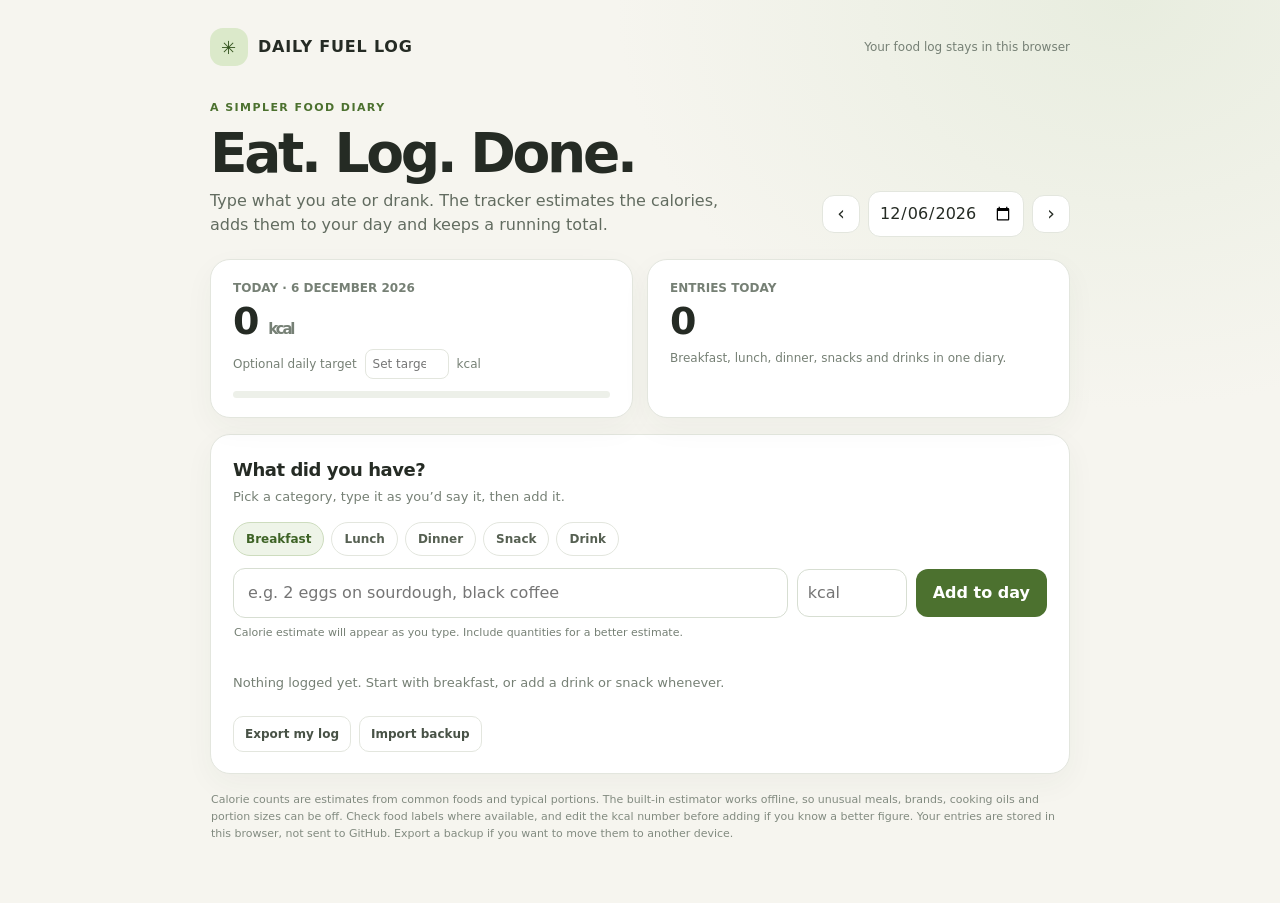
==== diet-tracker/index.html @ 0244d954 "Add daily diet tracker page" ====
<!doctype html>
<html lang="en-GB">
<head>
  <meta charset="utf-8">
  <meta name="viewport" content="width=device-width, initial-scale=1">
  <meta name="theme-color" content="#f6f5ef">
  <meta name="description" content="A simple private food and calorie diary that stays in your browser.">
  <title>Daily Fuel Log</title>
  <style>
    :root{--bg:#f6f5ef;--card:#fff;--ink:#252b24;--muted:#768075;--line:#e3e6de;--green:#4c712f;--green-pale:#eef4e8;--orange:#b9693a;--red:#af554e;--shadow:0 10px 30px #34452a0b;--radius:20px}
    *{box-sizing:border-box}body{margin:0;background:radial-gradient(ellipse at 88% 0,#e8eddf 0,transparent 32%),var(--bg);color:var(--ink);font:16px/1.5 Inter,ui-sans-serif,system-ui,-apple-system,"Segoe UI",sans-serif}button,input,select{font:inherit}button{cursor:pointer}.shell{max-width:900px;margin:auto;padding:28px 20px 60px}.top{display:flex;justify-content:space-between;align-items:center;gap:14px;margin-bottom:34px}.brand{display:flex;align-items:center;gap:10px;font-weight:850;letter-spacing:.05em}.mark{display:grid;place-items:center;width:38px;height:38px;border-radius:13px;background:#dbe9ca;color:#32521c;font-size:18px}.privacy{font-size:12px;color:var(--muted);text-align:right}.hero{display:flex;justify-content:space-between;align-items:flex-end;gap:24px;margin-bottom:20px}.kicker{font-size:11px;letter-spacing:.13em;text-transform:uppercase;color:var(--green);font-weight:800}.hero h1{font-size:clamp(34px,6vw,55px);line-height:1.02;letter-spacing:-.06em;margin:8px 0}.hero p{margin:0;color:#626c60;max-width:530px}.datebar{display:flex;align-items:center;gap:8px;white-space:nowrap}.datebar button{width:38px;height:38px;border:1px solid var(--line);background:#fff;border-radius:12px;color:var(--ink);font-size:19px}.datebar input{border:1px solid var(--line);border-radius:12px;background:#fff;color:var(--ink);padding:9px 10px;max-width:156px}.summary{display:grid;grid-template-columns:1fr 1fr;gap:14px;margin:22px 0 16px}.summary-card,.card{background:var(--card);border:1px solid var(--line);border-radius:var(--radius);box-shadow:var(--shadow)}.summary-card{padding:19px 22px}.summary-label{color:var(--muted);font-size:12px;font-weight:650}.total{font-size:38px;line-height:1.1;font-weight:850;letter-spacing:-.06em;margin-top:4px}.goal-row{display:flex;align-items:center;gap:8px;margin-top:7px;color:var(--muted);font-size:12px}.goal-row input{width:84px;border:1px solid var(--line);border-radius:8px;padding:5px 7px;color:var(--ink)}.progress{height:7px;border-radius:99px;background:#edf0e9;margin-top:12px;overflow:hidden}.progress span{height:100%;display:block;width:0;background:var(--green);border-radius:99px;transition:width .2s}.card{padding:21px 22px}.entry-card{margin-top:14px}.card-head{display:flex;justify-content:space-between;align-items:flex-start;gap:12px;margin-bottom:15px}.card-head h2{margin:0;font-size:18px;letter-spacing:-.025em}.card-head p{margin:4px 0 0;color:var(--muted);font-size:13px}.tabs{display:flex;flex-wrap:wrap;gap:7px;margin-bottom:12px}.tab{border:1px solid var(--line);border-radius:999px;padding:7px 12px;background:#fff;color:#566052;font-size:12px;font-weight:700}.tab.active{background:var(--green-pale);border-color:#cddcbe;color:#3e6326}.form{display:grid;grid-template-columns:1fr 110px auto;gap:9px;align-items:center}.form input[type=text]{min-width:0;width:100%;border:1px solid #d7ded2;border-radius:12px;padding:12px 14px;outline:none;color:var(--ink);background:#fff}.form input:focus,.goal-row input:focus,.datebar input:focus{border-color:#789b5f;box-shadow:0 0 0 3px #70945120}.kcal-entry{width:100%;border:1px solid #d7ded2;border-radius:12px;padding:11px 10px;color:var(--ink);background:#fff}.add{border:0;border-radius:12px;padding:12px 17px;background:var(--green);color:#fff;font-weight:800;white-space:nowrap}.estimate-note{min-height:19px;color:var(--muted);font-size:11px;margin:7px 1px 0}.meal-list{margin-top:20px}.meal-group{margin-top:17px}.meal-title{display:flex;justify-content:space-between;align-items:center;border-bottom:1px solid var(--line);padding:0 0 7px;margin-bottom:5px;font-size:12px;text-transform:uppercase;letter-spacing:.08em;color:#5f6d58;font-weight:800}.meal-title span:last-child{font-variant-numeric:tabular-nums}.item{display:grid;grid-template-columns:1fr auto auto;gap:12px;align-items:center;padding:11px 0;border-bottom:1px solid #f0f1ed}.item:last-child{border-bottom:0}.item-name{font-weight:650}.item-meta{color:var(--muted);font-size:11px;margin-top:2px}.item-kcal{font-weight:800;font-variant-numeric:tabular-nums;white-space:nowrap}.remove{border:0;background:transparent;color:#9b625b;padding:5px 6px;font-size:12px}.empty{color:var(--muted);font-size:13px;padding:9px 0}.tools{display:flex;gap:8px;flex-wrap:wrap;margin-top:15px}.secondary{background:#fff;border:1px solid var(--line);border-radius:10px;padding:8px 11px;color:#485246;font-size:12px;font-weight:700}.note{font-size:11px;color:#828b80;margin:17px 1px 0;line-height:1.55}.toast{position:fixed;right:18px;bottom:18px;background:#2f4b20;color:#fff;padding:11px 15px;border-radius:12px;font-size:13px;font-weight:700;opacity:0;transform:translateY(8px);transition:.2s;pointer-events:none}.toast.show{opacity:1;transform:translateY(0)}.hidden{display:none!important}
    @media(max-width:680px){.shell{padding:20px 14px 40px}.top{margin-bottom:26px}.hero{display:block}.datebar{margin-top:16px}.summary{gap:9px}.summary-card{padding:15px}.total{font-size:32px}.card{padding:17px}.form{grid-template-columns:1fr 90px}.add{grid-column:1/-1}.item{gap:6px}.privacy{max-width:140px}.goal-row{flex-wrap:wrap}}
  </style>
</head>
<body>
  <main class="shell">
    <header class="top"><div class="brand"><span class="mark">✳</span><span>DAILY FUEL LOG</span></div><div class="privacy">Your food log stays in this browser</div></header>
    <section class="hero"><div><div class="kicker">A simpler food diary</div><h1>Eat. Log. Done.</h1><p>Type what you ate or drank. The tracker estimates the calories, adds them to your day and keeps a running total.</p></div><div class="datebar"><button type="button" id="prev" aria-label="Previous day">‹</button><input type="date" id="day" min="2026-11-09" aria-label="Diary date"><button type="button" id="next" aria-label="Next day">›</button></div></section>
    <section class="summary"><div class="summary-card"><div class="summary-label" id="day-label">TODAY · 9 NOVEMBER 2026</div><div class="total"><span id="total">0</span> <small style="font-size:15px;color:var(--muted);font-weight:700">kcal</small></div><div class="goal-row"><span>Optional daily target</span><input type="number" id="goal" min="500" max="6000" step="50" placeholder="Set target"><span>kcal</span></div><div class="progress"><span id="progress"></span></div></div><div class="summary-card"><div class="summary-label">ENTRIES TODAY</div><div class="total" id="count">0</div><div class="goal-row">Breakfast, lunch, dinner, snacks and drinks in one diary.</div></div></section>
    <section class="card entry-card">
      <div class="card-head"><div><h2>What did you have?</h2><p>Pick a category, type it as you’d say it, then add it.</p></div></div>
      <div class="tabs" id="categories"><button class="tab active" data-category="Breakfast">Breakfast</button><button class="tab" data-category="Lunch">Lunch</button><button class="tab" data-category="Dinner">Dinner</button><button class="tab" data-category="Snack">Snack</button><button class="tab" data-category="Drink">Drink</button></div>
      <form id="food-form" class="form"><input type="text" id="food" autocomplete="off" placeholder="e.g. 2 eggs on sourdough, black coffee" required><input class="kcal-entry" id="kcal" type="number" min="0" max="10000" step="1" placeholder="kcal" aria-label="Estimated calories"><button class="add" type="submit">Add to day</button></form>
      <div class="estimate-note" id="estimate-note">Calorie estimate will appear as you type. Include quantities for a better estimate.</div>
      <div id="meal-list" class="meal-list"></div>
      <div class="tools"><button type="button" class="secondary" id="export">Export my log</button><button type="button" class="secondary" id="import">Import backup</button><input type="file" id="file" accept=".json,application/json" class="hidden"></div>
    </section>
    <p class="note">Calorie counts are estimates from common foods and typical portions. The built-in estimator works offline, so unusual meals, brands, cooking oils and portion sizes can be off. Check food labels where available, and edit the kcal number before adding if you know a better figure. Your entries are stored in this browser, not sent to GitHub. Export a backup if you want to move them to another device.</p>
  </main>
  <div id="toast" class="toast" role="status"></div>
  <script>
    const START='2026-11-09', STORE='daily-fuel-log-v1', GOAL='daily-fuel-goal-v1';
    const FOODS=[
      {name:'Huel Black',aliases:['huel black','black huel'],kcal:400,unit:'portion',default:1},
      {name:'Chicken biryani',aliases:['chicken biryani','chicken biriyani','biryani','biriyani'],kcal:650,unit:'portion',default:1},
      {name:'Katsu curry with rice',aliases:['katsu curry','chicken katsu'],kcal:800,unit:'portion',default:1},
      {name:'Fish and chips',aliases:['fish and chips','fish & chips'],kcal:900,unit:'portion',default:1},
      {name:'Chicken wrap',aliases:['chicken wrap','chicken wraps'],kcal:450,unit:'item',default:1},
      {name:'Cheeseburger',aliases:['cheeseburger','cheese burger'],kcal:500,unit:'item',default:1},
      {name:'Pizza',aliases:['pizza'],kcal:900,unit:'portion',default:1},
      {name:'Chicken breast',aliases:['chicken breast','chicken'],kcal:165,unit:'100g',default:130},
      {name:'Egg',aliases:['eggs','egg'],kcal:78,unit:'item',default:1},
      {name:'Oats',aliases:['oats','porridge'],kcal:389,unit:'100g',default:40},
      {name:'Banana',aliases:['banana','bananas'],kcal:105,unit:'item',default:1},
      {name:'Peanut butter',aliases:['peanut butter'],kcal:95,unit:'tablespoon',default:1},
      {name:'Honey',aliases:['honey'],kcal:64,unit:'tablespoon',default:1},
      {name:'Sourdough bread',aliases:['sourdough'],kcal:120,unit:'slice',default:1},
      {name:'Rye bread',aliases:['rye bread','rye'],kcal:85,unit:'slice',default:1},
      {name:'Toast or bread',aliases:['toast','bread'],kcal:105,unit:'slice',default:1},
      {name:'Butter',aliases:['butter'],kcal:34,unit:'teaspoon',default:1},
      {name:'Cheese',aliases:['cheese','cheddar','parmesan'],kcal:120,unit:'portion',default:1},
      {name:'Cooked rice',aliases:['rice'],kcal:130,unit:'100g',default:160},
      {name:'Couscous',aliases:['couscous'],kcal:112,unit:'100g',default:150},
      {name:'Cooked pasta',aliases:['pasta','spaghetti'],kcal:155,unit:'100g',default:180},
      {name:'Chips',aliases:['chips','fries'],kcal:312,unit:'100g',default:150},
      {name:'Potatoes',aliases:['potatoes','potato'],kcal:77,unit:'100g',default:180},
      {name:'Broccoli',aliases:['broccoli'],kcal:35,unit:'100g',default:100},
      {name:'Salad',aliases:['salad'],kcal:120,unit:'portion',default:1},
      {name:'Beans',aliases:['baked beans','beans'],kcal:85,unit:'100g',default:200},
      {name:'Sausage',aliases:['sausages','sausage'],kcal:300,unit:'100g',default:100},
      {name:'Crisps',aliases:['crisps','crisp'],kcal:170,unit:'pack',default:1},
      {name:'Digestive biscuit',aliases:['chocolate digestives','digestives','digestive biscuit'],kcal:75,unit:'item',default:1},
      {name:'Chocolate',aliases:['lindor ball','lindor','chocolate ball'],kcal:80,unit:'item',default:1},
      {name:'Chocolate bar',aliases:['chocolate bar','mars bar','crunchie'],kcal:230,unit:'item',default:1},
      {name:'Pork pie',aliases:['pork pie'],kcal:300,unit:'item',default:1},
      {name:'Yoghurt',aliases:['yoghurt','yogurt'],kcal:140,unit:'pot',default:1},
      {name:'Semi-skimmed milk',aliases:['semi skimmed milk','semi-skimmed milk','milk'],kcal:47,unit:'100ml',default:150},
      {name:'Whole milk',aliases:['whole milk'],kcal:64,unit:'100ml',default:150},
      {name:'Latte',aliases:['latte','cappuccino'],kcal:130,unit:'cup',default:1},
      {name:'Black coffee',aliases:['black coffee','coffee'],kcal:2,unit:'mug',default:1},
      {name:'Tea with milk',aliases:['tea'],kcal:30,unit:'mug',default:1},
      {name:'Lager',aliases:['lager','beer','pint'],kcal:215,unit:'pint',default:1},
      {name:'Cider',aliases:['cider'],kcal:240,unit:'pint',default:1},
      {name:'Wine',aliases:['wine'],kcal:125,unit:'glass',default:1},
      {name:'Spirit with mixer',aliases:['gin and tonic','gin & tonic','vodka and coke','vodka','gin'],kcal:100,unit:'drink',default:1},
      {name:'Soft drink',aliases:['cola','coke','lemonade','fanta'],kcal:140,unit:'can',default:1},
      {name:'Diet soft drink',aliases:['diet coke','coke zero','diet lemonade'],kcal:2,unit:'can',default:1},
      {name:'Orange juice',aliases:['orange juice','juice'],kcal:110,unit:'glass',default:1},
      {name:'Protein bar',aliases:['protein bar'],kcal:220,unit:'item',default:1},
      {name:'Sausage roll',aliases:['sausage roll'],kcal:320,unit:'item',default:1},
      {name:'Garlic bread',aliases:['garlic bread'],kcal:110,unit:'slice',default:2},
      {name:'Mayonnaise',aliases:['mayonnaise','mayo'],kcal:90,unit:'tablespoon',default:1},
      {name:'Olive oil',aliases:['olive oil','oil'],kcal:120,unit:'tablespoon',default:1}
    ];
    const CATS=['Breakfast','Lunch','Dinner','Snack','Drink'];
    const CATALOG=FOODS.flatMap(f=>f.aliases.map(alias=>({f,alias}))).sort((a,b)=>b.alias.length-a.alias.length);
    let category='Breakfast',selectedDay=initialDay(),logs=loadLogs();
    const $=s=>document.querySelector(s);const esc=s=>String(s).replace(/[&<>"']/g,c=>({'&':'&amp;','<':'&lt;','>':'&gt;','"':'&quot;',"'":'&#39;'}[c]));
    function initialDay(){const now=new Date(),d=new Date(now.getFullYear(),now.getMonth(),now.getDate()),min=new Date(2026,10,9);return dateStr(d<min?min:d)}
    function dateStr(d){return `${d.getFullYear()}-${String(d.getMonth()+1).padStart(2,'0')}-${String(d.getDate()).padStart(2,'0')}`}
    function parseDate(s){const [y,m,d]=s.split('-').map(Number);return new Date(y,m-1,d)}
    function loadLogs(){try{const a=JSON.parse(localStorage.getItem(STORE)||'[]');return Array.isArray(a)?a.filter(x=>x&&x.id&&x.day&&x.text&&Number.isFinite(+x.kcal)):[]}catch{return []}}
    function save(){localStorage.setItem(STORE,JSON.stringify(logs))}
    function showDate(){const d=parseDate(selectedDay);$('#day').value=selectedDay;$('#day-label').textContent=(selectedDay===initialDay()?'TODAY · ':'DIARY · ')+d.toLocaleDateString('en-GB',{day:'numeric',month:'long',year:'numeric'}).toUpperCase();render()}
    function segmentBefore(text,start){let s=text.slice(0,start);const cuts=[s.lastIndexOf(','),s.lastIndexOf(';'),s.lastIndexOf('+'),s.toLowerCase().lastIndexOf(' and '),s.toLowerCase().lastIndexOf(' with '),s.toLowerCase().lastIndexOf(' on '),s.toLowerCase().lastIndexOf(' plus ')];return s.slice(Math.max(...cuts)+1).trim()}
    const WORDS={one:1,a:1,an:1,two:2,three:3,four:4,five:5,six:6,half:.5};
    function qtyFrom(prefix){let p=prefix.toLowerCase();let m=p.match(/(\d+\/\d+|\d+(?:\.\d+)?|one|two|three|four|five|six|half)\s*(kg|kilograms?|g|grams?|ml|millilitres?|litres?|l|pints?|slices?|eggs?|portions?|servings?|cans?|glasses?|cups?|mugs?|tablespoons?|tbsp|teaspoons?|tsp|packs?|bars?|pieces?)?\s*(?:of)?\s*(?:soft|boiled|fried|poached|scrambled|large|small|medium|cooked|white|brown|wholemeal|plain|fresh|homemade)?\s*$/i);if(!m)return null;let q=m[1].includes('/')?m[1].split('/').map(Number).reduce((a,b)=>a/b,1):WORDS[m[1]]||Number(m[1]);return{q,unit:(m[2]||'').toLowerCase()}}
    function estimate(text){const t=text.toLowerCase();let matches=[];for(const {f,alias} of CATALOG){const re=new RegExp('(^|[^a-z])'+alias.replace(/[.*+?^${}()|[\]\\]/g,'\\$&')+'(?=$|[^a-z])','gi');let m;while((m=re.exec(t))){const start=m.index+(m[1]?m[1].length:0),end=start+alias.length;if(matches.some(x=>start<x.end&&end>x.start))continue;const q=qtyFrom(segmentBefore(t,start));let amount=q?q.q:f.default,unitText=q?.unit||'';let kcal;
          if(f.unit==='100g'||f.unit==='100ml'){let factor=f.default/100;if(q&&unitText){if(['kg','kilogram','kilograms'].includes(unitText))factor=q.q*1000/100;else if(['g','gram','grams'].includes(unitText))factor=q.q/100;else if(['l','litre','litres'].includes(unitText))factor=q.q*1000/100;else if(['ml','millilitre','millilitres'].includes(unitText))factor=q.q/100;else factor=q.q*f.default/100;}else if(q)factor=q.q*f.default/100;kcal=f.kcal*factor;
          }else if(f.unit==='tablespoon'||f.unit==='teaspoon'){if(q&&['g','gram','grams'].includes(unitText))kcal=f.unit==='tablespoon'?f.kcal*(q.q/15):f.kcal*(q.q/5);else kcal=f.kcal*amount;
          }else{if(q&&unitText&&['kg','kilogram','kilograms','g','gram','grams','ml','millilitre','millilitres','l','litre','litres'].includes(unitText)){const n=['kg','kilogram','kilograms','l','litre','litres'].includes(unitText)?q.q*1000:q.q;kcal=f.unit==='item'?f.kcal*Math.max(1,Math.round(n/(f.default||1))):f.kcal*amount;}else kcal=f.kcal*amount}
          matches.push({start,end,name:f.name,kcal:Math.round(kcal),unit:f.unit});break}}
      // A named mixed dish already includes its rice, so do not count rice a second time.
      if(matches.some(x=>['Chicken biryani','Katsu curry with rice'].includes(x.name)))matches=matches.filter(x=>x.name!=='Cooked rice');
      matches.sort((a,b)=>a.start-b.start);return matches.length?{kcal:matches.reduce((n,x)=>n+x.kcal,0),matches}:null
    }
    function updateEstimate(){const text=$('#food').value.trim(),res=estimate(text);if(!text){$('#estimate-note').textContent='Calorie estimate will appear as you type. Include quantities for a better estimate.';$('#kcal').value='';return}if(res){$('#kcal').value=res.kcal;$('#estimate-note').textContent=`Rough estimate: ${res.matches.map(x=>`${x.name} ${x.kcal} kcal`).join(' + ')}. Edit the number if needed.`}else{$('#kcal').value='';$('#estimate-note').textContent='I don’t recognise this yet. Check the label or enter your best calorie estimate in the kcal box.'}}
    function render(){const todays=logs.filter(x=>x.day===selectedDay).sort((a,b)=>a.created-b.created),total=todays.reduce((s,x)=>s+Number(x.kcal),0);$('#total').textContent=total.toLocaleString('en-GB');$('#count').textContent=todays.length;const goal=Number($('#goal').value)||0;$('#progress').style.width=goal?Math.min(100,total/goal*100)+'%':'0%';$('#meal-list').innerHTML='';if(!todays.length){$('#meal-list').innerHTML='<div class="empty">Nothing logged yet. Start with breakfast, or add a drink or snack whenever.</div>';return}$('#meal-list').innerHTML=CATS.map(cat=>{const items=todays.filter(x=>x.category===cat);if(!items.length)return'';return `<div class="meal-group"><div class="meal-title"><span>${cat}</span><span>${items.reduce((s,x)=>s+Number(x.kcal),0).toLocaleString('en-GB')} kcal</span></div>${items.map(x=>`<div class="item"><div><div class="item-name">${esc(x.text)}</div><div class="item-meta">${x.estimate?'Estimated':'Manual estimate'}${x.detail?` · ${esc(x.detail)}`:''}</div></div><div class="item-kcal">${Number(x.kcal).toLocaleString('en-GB')} kcal</div><button class="remove" type="button" data-remove="${esc(x.id)}" aria-label="Remove ${esc(x.text)}">Remove</button></div>`).join('')}</div>`}).join('');document.querySelectorAll('[data-remove]').forEach(b=>b.addEventListener('click',()=>{logs=logs.filter(x=>x.id!==b.dataset.remove);save();render()}))}
    function toast(m){const t=$('#toast');t.textContent=m;t.classList.add('show');setTimeout(()=>t.classList.remove('show'),2000)}
    $('#categories').addEventListener('click',e=>{const b=e.target.closest('[data-category]');if(!b)return;category=b.dataset.category;document.querySelectorAll('.tab').forEach(x=>x.classList.toggle('active',x===b));$('#food').focus()});
    $('#food').addEventListener('input',updateEstimate);$('#day').addEventListener('change',()=>{if($('#day').value<START)$('#day').value=START;selectedDay=$('#day').value;showDate()});
    $('#prev').addEventListener('click',()=>{const d=parseDate(selectedDay);d.setDate(d.getDate()-1);if(dateStr(d)>=START){selectedDay=dateStr(d);showDate()}});$('#next').addEventListener('click',()=>{const d=parseDate(selectedDay);d.setDate(d.getDate()+1);selectedDay=dateStr(d);showDate()});
    $('#goal').value=localStorage.getItem(GOAL)||'';$('#goal').addEventListener('change',()=>{localStorage.setItem(GOAL,$('#goal').value);render()});
    $('#food-form').addEventListener('submit',e=>{e.preventDefault();const text=$('#food').value.trim(),kcal=Number($('#kcal').value),res=estimate(text);if(!text||!Number.isFinite(kcal)||kcal<=0){$('#estimate-note').textContent='Add the food and a calorie estimate above zero.';return}logs.push({id:crypto.randomUUID?crypto.randomUUID():String(Date.now()+Math.random()),day:selectedDay,category,text,kcal:Math.round(kcal),estimate:!!res,detail:res?res.matches.map(x=>x.name).join(', '):'',created:Date.now()});save();$('#food').value='';$('#kcal').value='';updateEstimate();render();$('#food').focus();toast('Added to your day')});
    $('#export').addEventListener('click',()=>{const data={app:'daily-fuel-log',version:1,exportedAt:new Date().toISOString(),goal:$('#goal').value||'',logs};const a=document.createElement('a');a.href=URL.createObjectURL(new Blob([JSON.stringify(data,null,2)],{type:'application/json'}));a.download='daily-fuel-log-backup.json';a.click();URL.revokeObjectURL(a.href);toast('Backup downloaded')});
    $('#import').addEventListener('click',()=>$('#file').click());$('#file').addEventListener('change',async e=>{const f=e.target.files[0];if(!f)return;try{const d=JSON.parse(await f.text());if(d.app!=='daily-fuel-log'||!Array.isArray(d.logs))throw Error('That file is not a Daily Fuel Log backup.');const map=new Map(logs.map(x=>[x.id,x]));d.logs.forEach(x=>{if(x&&x.id&&x.day&&x.text&&Number.isFinite(+x.kcal))map.set(x.id,x)});logs=[...map.values()];save();if(d.goal){$('#goal').value=d.goal;localStorage.setItem(GOAL,d.goal)}render();toast('Backup imported')}catch(err){toast(err.message)}finally{e.target.value=''}});
    showDate();
  </script>
</body>
</html>
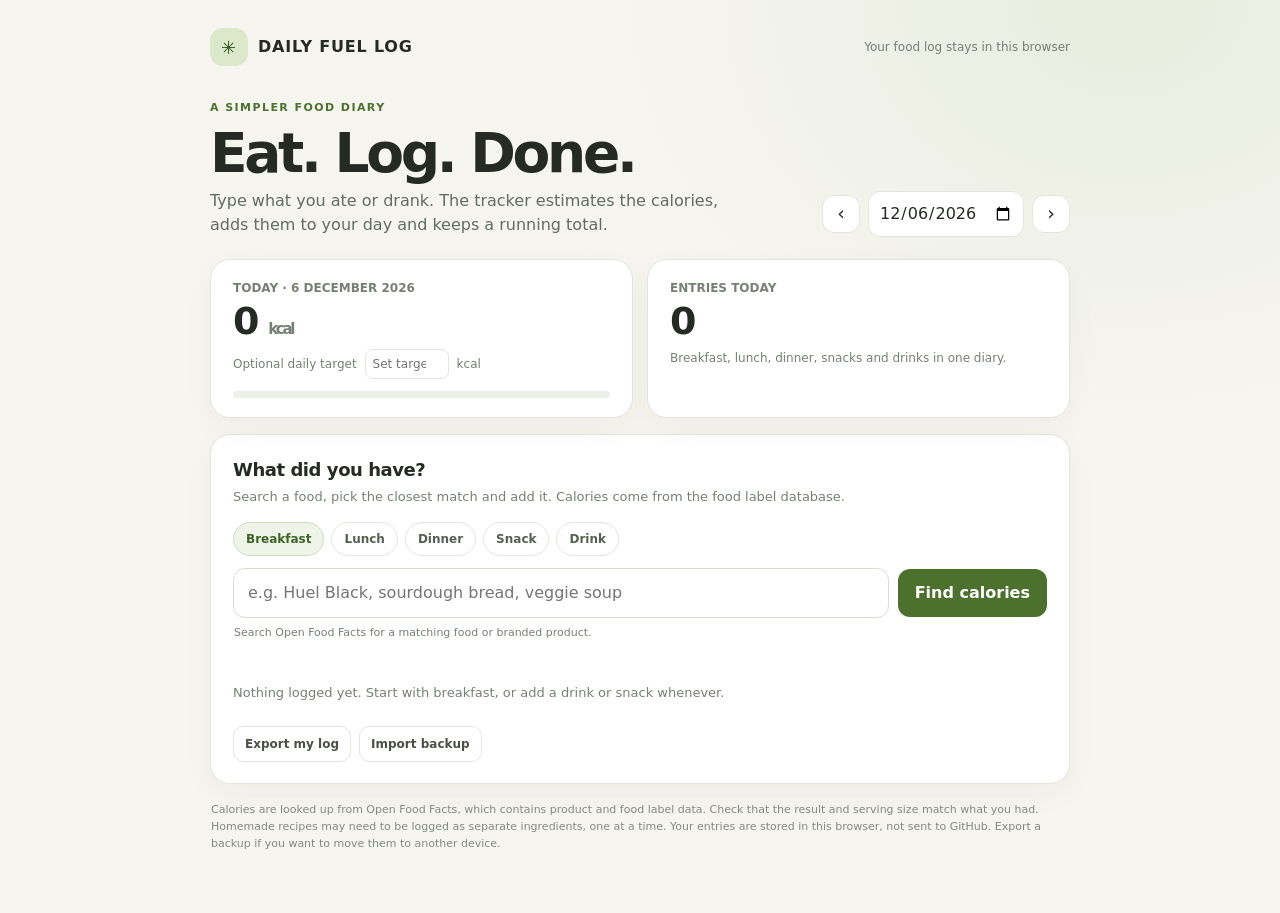
==== commit ca203005: "Use food database calorie lookups" ====
--- a/diet-tracker/index.html
+++ b/diet-tracker/index.html
@@ -9,7 +9,8 @@
   <style>
     :root{--bg:#f6f5ef;--card:#fff;--ink:#252b24;--muted:#768075;--line:#e3e6de;--green:#4c712f;--green-pale:#eef4e8;--orange:#b9693a;--red:#af554e;--shadow:0 10px 30px #34452a0b;--radius:20px}
     *{box-sizing:border-box}body{margin:0;background:radial-gradient(ellipse at 88% 0,#e8eddf 0,transparent 32%),var(--bg);color:var(--ink);font:16px/1.5 Inter,ui-sans-serif,system-ui,-apple-system,"Segoe UI",sans-serif}button,input,select{font:inherit}button{cursor:pointer}.shell{max-width:900px;margin:auto;padding:28px 20px 60px}.top{display:flex;justify-content:space-between;align-items:center;gap:14px;margin-bottom:34px}.brand{display:flex;align-items:center;gap:10px;font-weight:850;letter-spacing:.05em}.mark{display:grid;place-items:center;width:38px;height:38px;border-radius:13px;background:#dbe9ca;color:#32521c;font-size:18px}.privacy{font-size:12px;color:var(--muted);text-align:right}.hero{display:flex;justify-content:space-between;align-items:flex-end;gap:24px;margin-bottom:20px}.kicker{font-size:11px;letter-spacing:.13em;text-transform:uppercase;color:var(--green);font-weight:800}.hero h1{font-size:clamp(34px,6vw,55px);line-height:1.02;letter-spacing:-.06em;margin:8px 0}.hero p{margin:0;color:#626c60;max-width:530px}.datebar{display:flex;align-items:center;gap:8px;white-space:nowrap}.datebar button{width:38px;height:38px;border:1px solid var(--line);background:#fff;border-radius:12px;color:var(--ink);font-size:19px}.datebar input{border:1px solid var(--line);border-radius:12px;background:#fff;color:var(--ink);padding:9px 10px;max-width:156px}.summary{display:grid;grid-template-columns:1fr 1fr;gap:14px;margin:22px 0 16px}.summary-card,.card{background:var(--card);border:1px solid var(--line);border-radius:var(--radius);box-shadow:var(--shadow)}.summary-card{padding:19px 22px}.summary-label{color:var(--muted);font-size:12px;font-weight:650}.total{font-size:38px;line-height:1.1;font-weight:850;letter-spacing:-.06em;margin-top:4px}.goal-row{display:flex;align-items:center;gap:8px;margin-top:7px;color:var(--muted);font-size:12px}.goal-row input{width:84px;border:1px solid var(--line);border-radius:8px;padding:5px 7px;color:var(--ink)}.progress{height:7px;border-radius:99px;background:#edf0e9;margin-top:12px;overflow:hidden}.progress span{height:100%;display:block;width:0;background:var(--green);border-radius:99px;transition:width .2s}.card{padding:21px 22px}.entry-card{margin-top:14px}.card-head{display:flex;justify-content:space-between;align-items:flex-start;gap:12px;margin-bottom:15px}.card-head h2{margin:0;font-size:18px;letter-spacing:-.025em}.card-head p{margin:4px 0 0;color:var(--muted);font-size:13px}.tabs{display:flex;flex-wrap:wrap;gap:7px;margin-bottom:12px}.tab{border:1px solid var(--line);border-radius:999px;padding:7px 12px;background:#fff;color:#566052;font-size:12px;font-weight:700}.tab.active{background:var(--green-pale);border-color:#cddcbe;color:#3e6326}.form{display:grid;grid-template-columns:1fr 110px auto;gap:9px;align-items:center}.form input[type=text]{min-width:0;width:100%;border:1px solid #d7ded2;border-radius:12px;padding:12px 14px;outline:none;color:var(--ink);background:#fff}.form input:focus,.goal-row input:focus,.datebar input:focus{border-color:#789b5f;box-shadow:0 0 0 3px #70945120}.kcal-entry{width:100%;border:1px solid #d7ded2;border-radius:12px;padding:11px 10px;color:var(--ink);background:#fff}.add{border:0;border-radius:12px;padding:12px 17px;background:var(--green);color:#fff;font-weight:800;white-space:nowrap}.estimate-note{min-height:19px;color:var(--muted);font-size:11px;margin:7px 1px 0}.meal-list{margin-top:20px}.meal-group{margin-top:17px}.meal-title{display:flex;justify-content:space-between;align-items:center;border-bottom:1px solid var(--line);padding:0 0 7px;margin-bottom:5px;font-size:12px;text-transform:uppercase;letter-spacing:.08em;color:#5f6d58;font-weight:800}.meal-title span:last-child{font-variant-numeric:tabular-nums}.item{display:grid;grid-template-columns:1fr auto auto;gap:12px;align-items:center;padding:11px 0;border-bottom:1px solid #f0f1ed}.item:last-child{border-bottom:0}.item-name{font-weight:650}.item-meta{color:var(--muted);font-size:11px;margin-top:2px}.item-kcal{font-weight:800;font-variant-numeric:tabular-nums;white-space:nowrap}.remove{border:0;background:transparent;color:#9b625b;padding:5px 6px;font-size:12px}.empty{color:var(--muted);font-size:13px;padding:9px 0}.tools{display:flex;gap:8px;flex-wrap:wrap;margin-top:15px}.secondary{background:#fff;border:1px solid var(--line);border-radius:10px;padding:8px 11px;color:#485246;font-size:12px;font-weight:700}.note{font-size:11px;color:#828b80;margin:17px 1px 0;line-height:1.55}.toast{position:fixed;right:18px;bottom:18px;background:#2f4b20;color:#fff;padding:11px 15px;border-radius:12px;font-size:13px;font-weight:700;opacity:0;transform:translateY(8px);transition:.2s;pointer-events:none}.toast.show{opacity:1;transform:translateY(0)}.hidden{display:none!important}
-    @media(max-width:680px){.shell{padding:20px 14px 40px}.top{margin-bottom:26px}.hero{display:block}.datebar{margin-top:16px}.summary{gap:9px}.summary-card{padding:15px}.total{font-size:32px}.card{padding:17px}.form{grid-template-columns:1fr 90px}.add{grid-column:1/-1}.item{gap:6px}.privacy{max-width:140px}.goal-row{flex-wrap:wrap}}
+    .form{grid-template-columns:1fr auto}.food-results{display:grid;gap:8px;margin-top:10px}.food-choice{display:flex;justify-content:space-between;align-items:center;gap:12px;text-align:left;border:1px solid var(--line);border-radius:12px;background:#fff;color:var(--ink);padding:12px 14px}.food-choice:hover{border-color:#9db68a;background:#fbfcf9}.food-choice span{display:grid;gap:2px}.food-choice small{font-size:11px;color:var(--muted)}.food-choice b{font-size:12px;text-align:right;white-space:nowrap}.portion-panel{margin-top:12px;padding:14px;border:1px solid #cddcbe;border-radius:14px;background:#f8fbf5}.selected-food{font-weight:750;margin-bottom:9px}.portion-row{display:flex;align-items:center;gap:8px;flex-wrap:wrap;color:var(--muted);font-size:12px}.portion-row input{width:78px;border:1px solid var(--line);border-radius:8px;padding:7px;color:var(--ink);background:#fff}.portion-total{font-weight:850;font-size:20px;margin:10px 0}.portion-panel .add{padding:10px 15px}
+    @media(max-width:680px){.shell{padding:20px 14px 40px}.top{margin-bottom:26px}.hero{display:block}.datebar{margin-top:16px}.summary{gap:9px}.summary-card{padding:15px}.total{font-size:32px}.card{padding:17px}.form{grid-template-columns:1fr}.form .add{grid-column:auto}.item{gap:6px}.privacy{max-width:140px}.goal-row{flex-wrap:wrap}.food-choice{align-items:flex-start}.food-choice b{font-size:11px}}
   </style>
 </head>
 <body>
@@ -18,14 +19,16 @@
     <section class="hero"><div><div class="kicker">A simpler food diary</div><h1>Eat. Log. Done.</h1><p>Type what you ate or drank. The tracker estimates the calories, adds them to your day and keeps a running total.</p></div><div class="datebar"><button type="button" id="prev" aria-label="Previous day">‹</button><input type="date" id="day" min="2026-11-09" aria-label="Diary date"><button type="button" id="next" aria-label="Next day">›</button></div></section>
     <section class="summary"><div class="summary-card"><div class="summary-label" id="day-label">TODAY · 9 NOVEMBER 2026</div><div class="total"><span id="total">0</span> <small style="font-size:15px;color:var(--muted);font-weight:700">kcal</small></div><div class="goal-row"><span>Optional daily target</span><input type="number" id="goal" min="500" max="6000" step="50" placeholder="Set target"><span>kcal</span></div><div class="progress"><span id="progress"></span></div></div><div class="summary-card"><div class="summary-label">ENTRIES TODAY</div><div class="total" id="count">0</div><div class="goal-row">Breakfast, lunch, dinner, snacks and drinks in one diary.</div></div></section>
     <section class="card entry-card">
-      <div class="card-head"><div><h2>What did you have?</h2><p>Pick a category, type it as you’d say it, then add it.</p></div></div>
+      <div class="card-head"><div><h2>What did you have?</h2><p>Search a food, pick the closest match and add it. Calories come from the food label database.</p></div></div>
       <div class="tabs" id="categories"><button class="tab active" data-category="Breakfast">Breakfast</button><button class="tab" data-category="Lunch">Lunch</button><button class="tab" data-category="Dinner">Dinner</button><button class="tab" data-category="Snack">Snack</button><button class="tab" data-category="Drink">Drink</button></div>
-      <form id="food-form" class="form"><input type="text" id="food" autocomplete="off" placeholder="e.g. 2 eggs on sourdough, black coffee" required><input class="kcal-entry" id="kcal" type="number" min="0" max="10000" step="1" placeholder="kcal" aria-label="Estimated calories"><button class="add" type="submit">Add to day</button></form>
-      <div class="estimate-note" id="estimate-note">Calorie estimate will appear as you type. Include quantities for a better estimate.</div>
+      <form id="food-form" class="form"><input type="text" id="food" autocomplete="off" placeholder="e.g. Huel Black, sourdough bread, veggie soup" required><button class="add" type="submit">Find calories</button></form>
+      <div class="estimate-note" id="estimate-note">Search Open Food Facts for a matching food or branded product.</div>
+      <div id="food-results" class="food-results"></div>
+      <div id="portion-panel" class="portion-panel hidden"><div id="selected-food" class="selected-food"></div><label class="portion-row">Servings <input id="portion-count" type="number" min="0.1" max="20" step="0.1" value="1"><span id="serving-description"></span></label><div class="portion-total"><span id="portion-kcal">0</span> kcal</div><button type="button" class="add" id="save-entry">Add to day</button></div>
       <div id="meal-list" class="meal-list"></div>
       <div class="tools"><button type="button" class="secondary" id="export">Export my log</button><button type="button" class="secondary" id="import">Import backup</button><input type="file" id="file" accept=".json,application/json" class="hidden"></div>
     </section>
-    <p class="note">Calorie counts are estimates from common foods and typical portions. The built-in estimator works offline, so unusual meals, brands, cooking oils and portion sizes can be off. Check food labels where available, and edit the kcal number before adding if you know a better figure. Your entries are stored in this browser, not sent to GitHub. Export a backup if you want to move them to another device.</p>
+    <p class="note">Calories are looked up from Open Food Facts, which contains product and food label data. Check that the result and serving size match what you had. Homemade recipes may need to be logged as separate ingredients, one at a time. Your entries are stored in this browser, not sent to GitHub. Export a backup if you want to move them to another device.</p>
   </main>
   <div id="toast" class="toast" role="status"></div>
   <script>
@@ -33,6 +36,8 @@
     const FOODS=[
       {name:'Huel Black',aliases:['huel black','black huel'],kcal:400,unit:'portion',default:1},
       {name:'Chicken biryani',aliases:['chicken biryani','chicken biriyani','biryani','biriyani'],kcal:650,unit:'portion',default:1},
+      {name:'Vegetable soup',aliases:['homemade veggie soup','homemade vegetable soup','veggie soup','vegetable soup','soup'],kcal:180,unit:'portion',default:1},
+      {name:'Ham',aliases:['ham'],kcal:145,unit:'100g',default:40,perSliceGrams:25},
       {name:'Katsu curry with rice',aliases:['katsu curry','chicken katsu'],kcal:800,unit:'portion',default:1},
       {name:'Fish and chips',aliases:['fish and chips','fish & chips'],kcal:900,unit:'portion',default:1},
       {name:'Chicken wrap',aliases:['chicken wrap','chicken wraps'],kcal:450,unit:'item',default:1},
@@ -83,35 +88,39 @@
       {name:'Olive oil',aliases:['olive oil','oil'],kcal:120,unit:'tablespoon',default:1}
     ];
     const CATS=['Breakfast','Lunch','Dinner','Snack','Drink'];
-    const CATALOG=FOODS.flatMap(f=>f.aliases.map(alias=>({f,alias}))).sort((a,b)=>b.alias.length-a.alias.length);
-    let category='Breakfast',selectedDay=initialDay(),logs=loadLogs();
+    let category='Breakfast',selectedDay=initialDay(),logs=loadLogs(),foodChoices=[],chosenFood=null,lookupRequest=0;
     const $=s=>document.querySelector(s);const esc=s=>String(s).replace(/[&<>"']/g,c=>({'&':'&amp;','<':'&lt;','>':'&gt;','"':'&quot;',"'":'&#39;'}[c]));
     function initialDay(){const now=new Date(),d=new Date(now.getFullYear(),now.getMonth(),now.getDate()),min=new Date(2026,10,9);return dateStr(d<min?min:d)}
     function dateStr(d){return `${d.getFullYear()}-${String(d.getMonth()+1).padStart(2,'0')}-${String(d.getDate()).padStart(2,'0')}`}
     function parseDate(s){const [y,m,d]=s.split('-').map(Number);return new Date(y,m-1,d)}
-    function loadLogs(){try{const a=JSON.parse(localStorage.getItem(STORE)||'[]');return Array.isArray(a)?a.filter(x=>x&&x.id&&x.day&&x.text&&Number.isFinite(+x.kcal)):[]}catch{return []}}
+    function loadLogs(){try{const a=JSON.parse(localStorage.getItem(STORE)||'[]');if(!Array.isArray(a))return[];return a.filter(x=>x&&x.id&&x.day&&x.text&&Number.isFinite(+x.kcal)).map(x=>{const oldText=String(x.text).toLowerCase().replace(/\s+/g,' ').trim();if(oldText==='homemade veggie soup with ham and 2 small slices of sourdough'&&Number(x.kcal)===120&&x.detail==='Sourdough bread'){const fixed=estimate(x.text);if(fixed)return{...x,kcal:fixed.kcal,detail:fixed.matches.map(y=>y.name).join(', '),estimate:true}}return x})}catch{return []}}
     function save(){localStorage.setItem(STORE,JSON.stringify(logs))}
     function showDate(){const d=parseDate(selectedDay);$('#day').value=selectedDay;$('#day-label').textContent=(selectedDay===initialDay()?'TODAY · ':'DIARY · ')+d.toLocaleDateString('en-GB',{day:'numeric',month:'long',year:'numeric'}).toUpperCase();render()}
     function segmentBefore(text,start){let s=text.slice(0,start);const cuts=[s.lastIndexOf(','),s.lastIndexOf(';'),s.lastIndexOf('+'),s.toLowerCase().lastIndexOf(' and '),s.toLowerCase().lastIndexOf(' with '),s.toLowerCase().lastIndexOf(' on '),s.toLowerCase().lastIndexOf(' plus ')];return s.slice(Math.max(...cuts)+1).trim()}
     const WORDS={one:1,a:1,an:1,two:2,three:3,four:4,five:5,six:6,half:.5};
-    function qtyFrom(prefix){let p=prefix.toLowerCase();let m=p.match(/(\d+\/\d+|\d+(?:\.\d+)?|one|two|three|four|five|six|half)\s*(kg|kilograms?|g|grams?|ml|millilitres?|litres?|l|pints?|slices?|eggs?|portions?|servings?|cans?|glasses?|cups?|mugs?|tablespoons?|tbsp|teaspoons?|tsp|packs?|bars?|pieces?)?\s*(?:of)?\s*(?:soft|boiled|fried|poached|scrambled|large|small|medium|cooked|white|brown|wholemeal|plain|fresh|homemade)?\s*$/i);if(!m)return null;let q=m[1].includes('/')?m[1].split('/').map(Number).reduce((a,b)=>a/b,1):WORDS[m[1]]||Number(m[1]);return{q,unit:(m[2]||'').toLowerCase()}}
+    function qtyFrom(prefix){let p=prefix.toLowerCase();let m=p.match(/(\d+\/\d+|\d+(?:\.\d+)?|one|two|three|four|five|six|half)\s*(?:(?:small|large|medium|soft|boiled|fried|poached|scrambled|cooked|white|brown|wholemeal|plain|fresh|homemade)\s+){0,3}(kg|kilograms?|g|grams?|ml|millilitres?|litres?|l|pints?|slices?|eggs?|portions?|servings?|cans?|glasses?|cups?|mugs?|tablespoons?|tbsp|teaspoons?|tsp|packs?|bars?|pieces?)?\s*(?:of)?\s*$/i);if(!m)return null;let q=m[1].includes('/')?m[1].split('/').map(Number).reduce((a,b)=>a/b,1):WORDS[m[1]]||Number(m[1]);return{q,unit:(m[2]||'').toLowerCase(),small:/\bsmall\b/.test(p)}}
     function estimate(text){const t=text.toLowerCase();let matches=[];for(const {f,alias} of CATALOG){const re=new RegExp('(^|[^a-z])'+alias.replace(/[.*+?^${}()|[\]\\]/g,'\\$&')+'(?=$|[^a-z])','gi');let m;while((m=re.exec(t))){const start=m.index+(m[1]?m[1].length:0),end=start+alias.length;if(matches.some(x=>start<x.end&&end>x.start))continue;const q=qtyFrom(segmentBefore(t,start));let amount=q?q.q:f.default,unitText=q?.unit||'';let kcal;
-          if(f.unit==='100g'||f.unit==='100ml'){let factor=f.default/100;if(q&&unitText){if(['kg','kilogram','kilograms'].includes(unitText))factor=q.q*1000/100;else if(['g','gram','grams'].includes(unitText))factor=q.q/100;else if(['l','litre','litres'].includes(unitText))factor=q.q*1000/100;else if(['ml','millilitre','millilitres'].includes(unitText))factor=q.q/100;else factor=q.q*f.default/100;}else if(q)factor=q.q*f.default/100;kcal=f.kcal*factor;
+          if(f.unit==='100g'||f.unit==='100ml'){let factor=f.default/100;if(q&&unitText){if(['kg','kilogram','kilograms'].includes(unitText))factor=q.q*1000/100;else if(['g','gram','grams'].includes(unitText))factor=q.q/100;else if(['l','litre','litres'].includes(unitText))factor=q.q*1000/100;else if(['ml','millilitre','millilitres'].includes(unitText))factor=q.q/100;else if(f.perSliceGrams&&['slice','slices'].includes(unitText))factor=q.q*f.perSliceGrams/100;else factor=q.q*f.default/100;}else if(q)factor=q.q*f.default/100;kcal=f.kcal*factor;
           }else if(f.unit==='tablespoon'||f.unit==='teaspoon'){if(q&&['g','gram','grams'].includes(unitText))kcal=f.unit==='tablespoon'?f.kcal*(q.q/15):f.kcal*(q.q/5);else kcal=f.kcal*amount;
           }else{if(q&&unitText&&['kg','kilogram','kilograms','g','gram','grams','ml','millilitre','millilitres','l','litre','litres'].includes(unitText)){const n=['kg','kilogram','kilograms','l','litre','litres'].includes(unitText)?q.q*1000:q.q;kcal=f.unit==='item'?f.kcal*Math.max(1,Math.round(n/(f.default||1))):f.kcal*amount;}else kcal=f.kcal*amount}
+          if(q?.small&&f.unit==='slice')kcal*=.75;
           matches.push({start,end,name:f.name,kcal:Math.round(kcal),unit:f.unit});break}}
       // A named mixed dish already includes its rice, so do not count rice a second time.
       if(matches.some(x=>['Chicken biryani','Katsu curry with rice'].includes(x.name)))matches=matches.filter(x=>x.name!=='Cooked rice');
       matches.sort((a,b)=>a.start-b.start);return matches.length?{kcal:matches.reduce((n,x)=>n+x.kcal,0),matches}:null
     }
-    function updateEstimate(){const text=$('#food').value.trim(),res=estimate(text);if(!text){$('#estimate-note').textContent='Calorie estimate will appear as you type. Include quantities for a better estimate.';$('#kcal').value='';return}if(res){$('#kcal').value=res.kcal;$('#estimate-note').textContent=`Rough estimate: ${res.matches.map(x=>`${x.name} ${x.kcal} kcal`).join(' + ')}. Edit the number if needed.`}else{$('#kcal').value='';$('#estimate-note').textContent='I don’t recognise this yet. Check the label or enter your best calorie estimate in the kcal box.'}}
+    function productCalories(product){const n=product.nutriments||{},first=(keys)=>{for(const k of keys){const v=Number(n[k]);if(Number.isFinite(v)&&v>0)return v}return 0};let per100=first(['energy-kcal_100g','energy-kcal_value','energy-kcal']);if(!per100){const kj=first(['energy_100g','energy_value']);if(kj)per100=kj/4.184}const perServing=first(['energy-kcal_serving']);const servingText=String(product.serving_size||'');const servingMatch=servingText.match(/(\d+(?:\.\d+)?)\s*(g|ml)\b/i);let servingAmount=servingMatch?Number(servingMatch[1]):100,servingUnit=servingMatch?servingMatch[2].toLowerCase():'g';if(!per100&&perServing&&servingMatch)per100=perServing*100/servingAmount;if(!per100)return null;return{name:String(product.product_name||product.product_name_en||'Food item'),brand:String(product.brands||''),per100:Math.round(per100),perServing:perServing?Math.round(perServing):null,servingAmount,servingUnit,servingText,code:String(product.code||'')}}
+    async function lookupFoods(query){const req=++lookupRequest;chosenFood=null;foodChoices=[];$('#portion-panel').classList.add('hidden');$('#food-results').innerHTML='';$('#estimate-note').textContent='Searching the food database…';const url=new URL('https://world.openfoodfacts.org/cgi/search.pl');url.searchParams.set('search_terms',query);url.searchParams.set('search_simple','1');url.searchParams.set('action','process');url.searchParams.set('json','1');url.searchParams.set('page_size','12');url.searchParams.set('fields','product_name,product_name_en,brands,nutriments,serving_size,quantity,code');try{const response=await fetch(url,{headers:{Accept:'application/json'}});if(!response.ok)throw Error('Database request failed');const data=await response.json();if(req!==lookupRequest)return;foodChoices=(data.products||[]).map(product=>({product,food:productCalories(product)})).filter(x=>x.food).slice(0,8);if(!foodChoices.length){$('#estimate-note').textContent='No calorie match found. Try a shorter food name or search a branded product.';return}$('#estimate-note').textContent='Choose the food that matches what you had. The listed calories are from its label data.';$('#food-results').innerHTML=foodChoices.map((x,i)=>`<button class="food-choice" type="button" data-choice="${i}"><span><strong>${esc(x.food.name)}</strong>${x.food.brand?`<small>${esc(x.food.brand)}</small>`:''}<small>${x.food.servingText?`Serving: ${esc(x.food.servingText)} · `:''}${x.food.per100} kcal / 100 g</small></span><b>${x.food.perServing?`${x.food.perServing} kcal / serving`:`${x.food.per100} kcal / 100 g`}</b></button>`).join('');document.querySelectorAll('[data-choice]').forEach(b=>b.addEventListener('click',()=>selectFood(Number(b.dataset.choice))))}catch(err){if(req!==lookupRequest)return;$('#estimate-note').textContent='Could not reach the food database just now. Try again in a moment.'}}
+    function selectFood(i){chosenFood=foodChoices[i]?.food;if(!chosenFood)return;$('#food-results').innerHTML='';$('#portion-panel').classList.remove('hidden');$('#selected-food').innerHTML=`<strong>${esc(chosenFood.name)}</strong>${chosenFood.brand?` · ${esc(chosenFood.brand)}`:''}`;$('#serving-description').textContent=chosenFood.servingText?`1 serving = ${chosenFood.servingText}`:`1 serving = 100 g`;$('#portion-count').value='1';updatePortionTotal()}
+    function updatePortionTotal(){if(!chosenFood)return;const count=Math.max(0.1,Number($('#portion-count').value)||1);const kcal=chosenFood.perServing&&chosenFood.servingText?chosenFood.perServing*count:chosenFood.per100*(chosenFood.servingAmount/100)*count;$('#portion-kcal').textContent=Math.round(kcal).toLocaleString('en-GB')}
+    function saveSelectedFood(){if(!chosenFood)return;const count=Math.max(0.1,Number($('#portion-count').value)||1),kcal=Math.round(chosenFood.perServing&&chosenFood.servingText?chosenFood.perServing*count:chosenFood.per100*(chosenFood.servingAmount/100)*count),text=$('#food').value.trim(),portion=`${count} × ${chosenFood.servingText||'100 g'}`;logs.push({id:crypto.randomUUID?crypto.randomUUID():String(Date.now()+Math.random()),day:selectedDay,category,text,kcal,estimate:true,detail:`${chosenFood.name}${chosenFood.brand?` · ${chosenFood.brand}`:''} · ${portion} · Open Food Facts`,created:Date.now()});save();$('#food').value='';$('#food-results').innerHTML='';$('#portion-panel').classList.add('hidden');chosenFood=null;$('#estimate-note').textContent='Added from Open Food Facts. Type another food whenever you’re ready.';render();$('#food').focus();toast('Added to your day')}
     function render(){const todays=logs.filter(x=>x.day===selectedDay).sort((a,b)=>a.created-b.created),total=todays.reduce((s,x)=>s+Number(x.kcal),0);$('#total').textContent=total.toLocaleString('en-GB');$('#count').textContent=todays.length;const goal=Number($('#goal').value)||0;$('#progress').style.width=goal?Math.min(100,total/goal*100)+'%':'0%';$('#meal-list').innerHTML='';if(!todays.length){$('#meal-list').innerHTML='<div class="empty">Nothing logged yet. Start with breakfast, or add a drink or snack whenever.</div>';return}$('#meal-list').innerHTML=CATS.map(cat=>{const items=todays.filter(x=>x.category===cat);if(!items.length)return'';return `<div class="meal-group"><div class="meal-title"><span>${cat}</span><span>${items.reduce((s,x)=>s+Number(x.kcal),0).toLocaleString('en-GB')} kcal</span></div>${items.map(x=>`<div class="item"><div><div class="item-name">${esc(x.text)}</div><div class="item-meta">${x.estimate?'Estimated':'Manual estimate'}${x.detail?` · ${esc(x.detail)}`:''}</div></div><div class="item-kcal">${Number(x.kcal).toLocaleString('en-GB')} kcal</div><button class="remove" type="button" data-remove="${esc(x.id)}" aria-label="Remove ${esc(x.text)}">Remove</button></div>`).join('')}</div>`}).join('');document.querySelectorAll('[data-remove]').forEach(b=>b.addEventListener('click',()=>{logs=logs.filter(x=>x.id!==b.dataset.remove);save();render()}))}
     function toast(m){const t=$('#toast');t.textContent=m;t.classList.add('show');setTimeout(()=>t.classList.remove('show'),2000)}
     $('#categories').addEventListener('click',e=>{const b=e.target.closest('[data-category]');if(!b)return;category=b.dataset.category;document.querySelectorAll('.tab').forEach(x=>x.classList.toggle('active',x===b));$('#food').focus()});
-    $('#food').addEventListener('input',updateEstimate);$('#day').addEventListener('change',()=>{if($('#day').value<START)$('#day').value=START;selectedDay=$('#day').value;showDate()});
+    $('#day').addEventListener('change',()=>{if($('#day').value<START)$('#day').value=START;selectedDay=$('#day').value;showDate()});$('#portion-count').addEventListener('input',updatePortionTotal);$('#save-entry').addEventListener('click',saveSelectedFood);
     $('#prev').addEventListener('click',()=>{const d=parseDate(selectedDay);d.setDate(d.getDate()-1);if(dateStr(d)>=START){selectedDay=dateStr(d);showDate()}});$('#next').addEventListener('click',()=>{const d=parseDate(selectedDay);d.setDate(d.getDate()+1);selectedDay=dateStr(d);showDate()});
     $('#goal').value=localStorage.getItem(GOAL)||'';$('#goal').addEventListener('change',()=>{localStorage.setItem(GOAL,$('#goal').value);render()});
-    $('#food-form').addEventListener('submit',e=>{e.preventDefault();const text=$('#food').value.trim(),kcal=Number($('#kcal').value),res=estimate(text);if(!text||!Number.isFinite(kcal)||kcal<=0){$('#estimate-note').textContent='Add the food and a calorie estimate above zero.';return}logs.push({id:crypto.randomUUID?crypto.randomUUID():String(Date.now()+Math.random()),day:selectedDay,category,text,kcal:Math.round(kcal),estimate:!!res,detail:res?res.matches.map(x=>x.name).join(', '):'',created:Date.now()});save();$('#food').value='';$('#kcal').value='';updateEstimate();render();$('#food').focus();toast('Added to your day')});
+    $('#food-form').addEventListener('submit',e=>{e.preventDefault();const text=$('#food').value.trim();if(text)lookupFoods(text)});
     $('#export').addEventListener('click',()=>{const data={app:'daily-fuel-log',version:1,exportedAt:new Date().toISOString(),goal:$('#goal').value||'',logs};const a=document.createElement('a');a.href=URL.createObjectURL(new Blob([JSON.stringify(data,null,2)],{type:'application/json'}));a.download='daily-fuel-log-backup.json';a.click();URL.revokeObjectURL(a.href);toast('Backup downloaded')});
     $('#import').addEventListener('click',()=>$('#file').click());$('#file').addEventListener('change',async e=>{const f=e.target.files[0];if(!f)return;try{const d=JSON.parse(await f.text());if(d.app!=='daily-fuel-log'||!Array.isArray(d.logs))throw Error('That file is not a Daily Fuel Log backup.');const map=new Map(logs.map(x=>[x.id,x]));d.logs.forEach(x=>{if(x&&x.id&&x.day&&x.text&&Number.isFinite(+x.kcal))map.set(x.id,x)});logs=[...map.values()];save();if(d.goal){$('#goal').value=d.goal;localStorage.setItem(GOAL,d.goal)}render();toast('Backup imported')}catch(err){toast(err.message)}finally{e.target.value=''}});
     showDate();
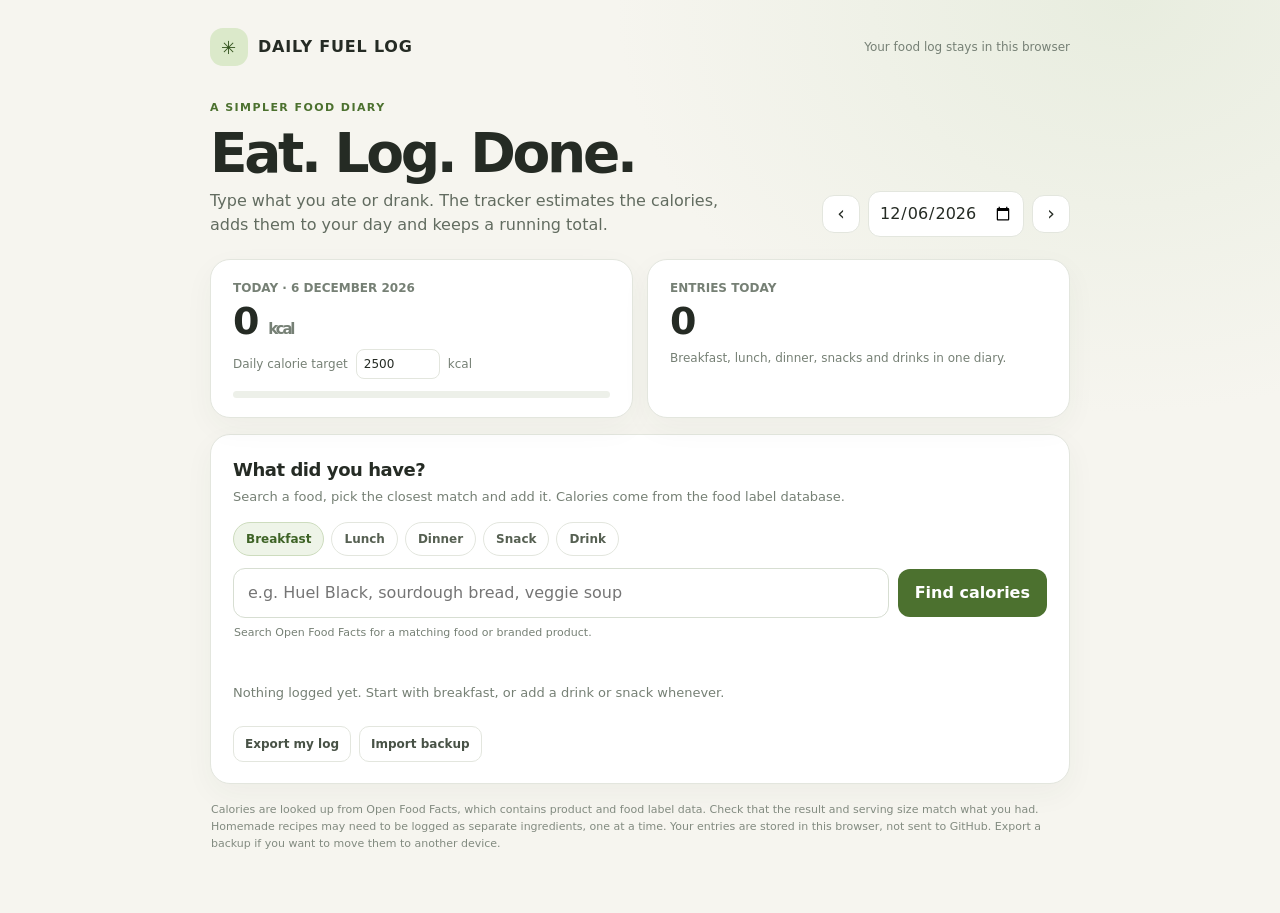
==== commit b9a6c1b1: "Set default calorie target to 2500" ====
--- a/diet-tracker/index.html
+++ b/diet-tracker/index.html
@@ -17,7 +17,7 @@
   <main class="shell">
     <header class="top"><div class="brand"><span class="mark">✳</span><span>DAILY FUEL LOG</span></div><div class="privacy">Your food log stays in this browser</div></header>
     <section class="hero"><div><div class="kicker">A simpler food diary</div><h1>Eat. Log. Done.</h1><p>Type what you ate or drank. The tracker estimates the calories, adds them to your day and keeps a running total.</p></div><div class="datebar"><button type="button" id="prev" aria-label="Previous day">‹</button><input type="date" id="day" min="2026-11-09" aria-label="Diary date"><button type="button" id="next" aria-label="Next day">›</button></div></section>
-    <section class="summary"><div class="summary-card"><div class="summary-label" id="day-label">TODAY · 9 NOVEMBER 2026</div><div class="total"><span id="total">0</span> <small style="font-size:15px;color:var(--muted);font-weight:700">kcal</small></div><div class="goal-row"><span>Optional daily target</span><input type="number" id="goal" min="500" max="6000" step="50" placeholder="Set target"><span>kcal</span></div><div class="progress"><span id="progress"></span></div></div><div class="summary-card"><div class="summary-label">ENTRIES TODAY</div><div class="total" id="count">0</div><div class="goal-row">Breakfast, lunch, dinner, snacks and drinks in one diary.</div></div></section>
+    <section class="summary"><div class="summary-card"><div class="summary-label" id="day-label">TODAY · 9 NOVEMBER 2026</div><div class="total"><span id="total">0</span> <small style="font-size:15px;color:var(--muted);font-weight:700">kcal</small></div><div class="goal-row"><span>Daily calorie target</span><input type="number" id="goal" min="500" max="6000" step="50" placeholder="2500"><span>kcal</span></div><div class="progress"><span id="progress"></span></div></div><div class="summary-card"><div class="summary-label">ENTRIES TODAY</div><div class="total" id="count">0</div><div class="goal-row">Breakfast, lunch, dinner, snacks and drinks in one diary.</div></div></section>
     <section class="card entry-card">
       <div class="card-head"><div><h2>What did you have?</h2><p>Search a food, pick the closest match and add it. Calories come from the food label database.</p></div></div>
       <div class="tabs" id="categories"><button class="tab active" data-category="Breakfast">Breakfast</button><button class="tab" data-category="Lunch">Lunch</button><button class="tab" data-category="Dinner">Dinner</button><button class="tab" data-category="Snack">Snack</button><button class="tab" data-category="Drink">Drink</button></div>
@@ -119,7 +119,7 @@
     $('#categories').addEventListener('click',e=>{const b=e.target.closest('[data-category]');if(!b)return;category=b.dataset.category;document.querySelectorAll('.tab').forEach(x=>x.classList.toggle('active',x===b));$('#food').focus()});
     $('#day').addEventListener('change',()=>{if($('#day').value<START)$('#day').value=START;selectedDay=$('#day').value;showDate()});$('#portion-count').addEventListener('input',updatePortionTotal);$('#save-entry').addEventListener('click',saveSelectedFood);
     $('#prev').addEventListener('click',()=>{const d=parseDate(selectedDay);d.setDate(d.getDate()-1);if(dateStr(d)>=START){selectedDay=dateStr(d);showDate()}});$('#next').addEventListener('click',()=>{const d=parseDate(selectedDay);d.setDate(d.getDate()+1);selectedDay=dateStr(d);showDate()});
-    $('#goal').value=localStorage.getItem(GOAL)||'';$('#goal').addEventListener('change',()=>{localStorage.setItem(GOAL,$('#goal').value);render()});
+    $('#goal').value=localStorage.getItem(GOAL)||'2500';$('#goal').addEventListener('change',()=>{localStorage.setItem(GOAL,$('#goal').value);render()});
     $('#food-form').addEventListener('submit',e=>{e.preventDefault();const text=$('#food').value.trim();if(text)lookupFoods(text)});
     $('#export').addEventListener('click',()=>{const data={app:'daily-fuel-log',version:1,exportedAt:new Date().toISOString(),goal:$('#goal').value||'',logs};const a=document.createElement('a');a.href=URL.createObjectURL(new Blob([JSON.stringify(data,null,2)],{type:'application/json'}));a.download='daily-fuel-log-backup.json';a.click();URL.revokeObjectURL(a.href);toast('Backup downloaded')});
     $('#import').addEventListener('click',()=>$('#file').click());$('#file').addEventListener('change',async e=>{const f=e.target.files[0];if(!f)return;try{const d=JSON.parse(await f.text());if(d.app!=='daily-fuel-log'||!Array.isArray(d.logs))throw Error('That file is not a Daily Fuel Log backup.');const map=new Map(logs.map(x=>[x.id,x]));d.logs.forEach(x=>{if(x&&x.id&&x.day&&x.text&&Number.isFinite(+x.kcal))map.set(x.id,x)});logs=[...map.values()];save();if(d.goal){$('#goal').value=d.goal;localStorage.setItem(GOAL,d.goal)}render();toast('Backup imported')}catch(err){toast(err.message)}finally{e.target.value=''}});
